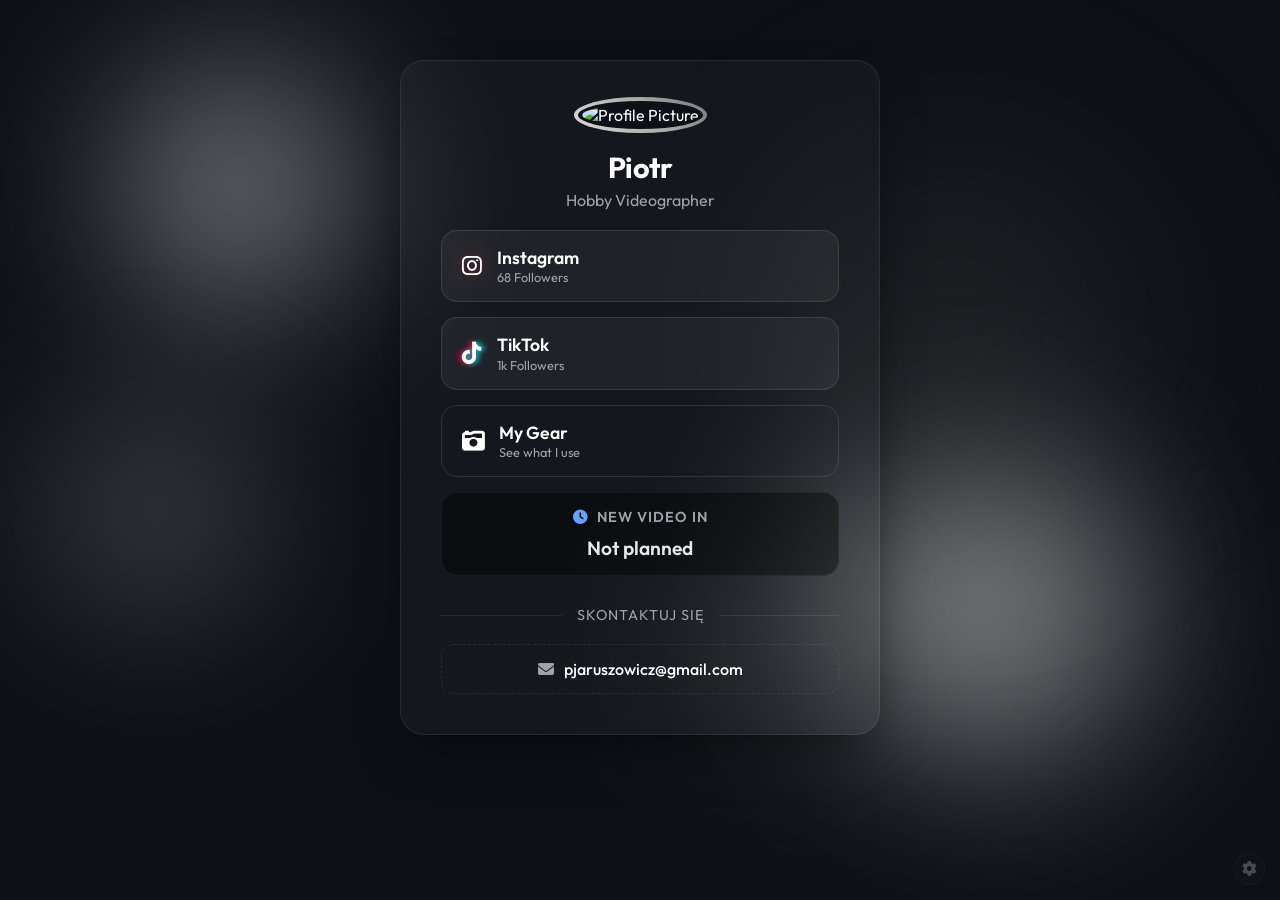
==== index.html @ 32e56884 "Add files via upload" ====
<!DOCTYPE html>
<html lang="en">

<head>
    <meta charset="UTF-8">
    <meta name="viewport" content="width=device-width, initial-scale=1.0">
    <title>My Profile Links</title>
    <!-- Google Fonts -->
    <link rel="preconnect" href="https://fonts.googleapis.com">
    <link rel="preconnect" href="https://fonts.gstatic.com" crossorigin>
    <link href="https://fonts.googleapis.com/css2?family=Outfit:wght@300;400;600;700&display=swap" rel="stylesheet">
    <!-- Font Awesome for Icons -->
    <link rel="stylesheet" href="https://cdnjs.cloudflare.com/ajax/libs/font-awesome/6.4.0/css/all.min.css">
    <link rel="stylesheet" href="style.css">
</head>

<body>
    <!-- Page Loader Animation -->
    <div class="page-loader">
        <img class="drone-loader" src="https://images.icon-icons.com/2596/PNG/512/drone_icon_155461.png"
            alt="Drone Loader">
    </div>
    <!-- Animated background elements -->
    <div class="blob shape1"></div>
    <div class="blob shape2"></div>
    <div class="blob shape3"></div>
    <div class="blob shape4"></div>
    <div class="blob shape5"></div>
    <div class="blob shape6"></div>

    <main class="glass-card">
        <div class="profile-container">
            <img src="https://cdn2.dumpor.io/a/7d5e9f79-8880-4da3-ac3b-7562b6bdd76b.jpg?t=1772920602"
                alt="Profile Picture" class="profile-pic">
        </div>

        <h1 class="name">Piotr</h1>
        <p class="bio">Hobby Videographer</p>

        <div class="links-container">
            <a href="https://instagram.com/jar_piotr" target="_blank" class="social-link instagram">
                <i class="fab fa-instagram"></i>
                <div class="link-text-wrapper">
                    <span>Instagram</span>
                    <span class="follower-count" id="ig-count">68 Followers</span>
                </div>
                <i class="fas fa-arrow-right hover-arrow"></i>
            </a>

            <a href="https://tiktok.com/@jar_piotr" target="_blank" class="social-link tiktok">
                <i class="fab fa-tiktok"></i>
                <div class="link-text-wrapper">
                    <span>TikTok</span>
                    <span class="follower-count">1k Followers</span>
                </div>
                <i class="fas fa-arrow-right hover-arrow"></i>
            </a>

            <!-- My Gear Button -->
            <button class="social-link gear-btn" onclick="toggleGearPopup()">
                <i class="fas fa-camera-retro"></i>
                <div class="link-text-wrapper">
                    <span>My Gear</span>
                    <span class="follower-count">See what I use</span>
                </div>
                <i class="fas fa-chevron-down hover-arrow"></i>
            </button>
        </div>


        <!-- Countdown Section -->
        <div class="countdown-card">
            <span class="countdown-title"><i class="fas fa-clock"></i> New Video In</span>
            <div class="countdown-display" id="countdown-display">
                <span class="not-planned">Not Planned</span>
            </div>
        </div>

        <div class="contact-divider">
            <span>Skontaktuj się</span>
        </div>

        <div class="contact-info">
            <a href="mailto:pjaruszowicz@gmail.com" class="contact-btn">
                <i class="fas fa-envelope"></i> pjaruszowicz@gmail.com
            </a>
        </div>
        </div>
    </main>

    <!-- My Gear Popup -->
    <div class="gear-popup" id="gearPopup">
        <div class="gear-content">
            <div class="gear-header">
                <h2>My Gear</h2>
                <button class="close-btn" onclick="toggleGearPopup()"><i class="fas fa-times"></i></button>
            </div>
            <ul class="gear-list">
                <li>
                    <img src="https://images.icon-icons.com/2596/PNG/512/drone_icon_155461.png"
                        style="width: 30px; margin-right: 15px; filter: brightness(0) invert(1);" alt="Drone Loader">
                    <div class="gear-details">
                        <span class="gear-name">DJI Mini 4 Pro</span>
                        <span class="gear-desc">Primary Drone</span>
                    </div>
                </li>
                <li>
                    <i class="fas fa-film"></i>
                    <div class="gear-details">
                        <span class="gear-name">DaVinci Resolve</span>
                        <span class="gear-desc">Video Editing Software</span>
                    </div>
                </li>
            </ul>
        </div>
    </div>

    <script>
        // Page Load Animation
        window.addEventListener('load', () => {
            setTimeout(() => {
                document.querySelector('.page-loader').classList.add('hidden');
                document.querySelector('.glass-card').style.opacity = '1';
                document.querySelector('.glass-card').style.transform = 'translateY(0)';
            }, 200); // 200ms quick delay
        });

        // Toggle Gear Popup
        function toggleGearPopup() {
            const popup = document.getElementById('gearPopup');
            popup.classList.toggle('active');
        }

        document.addEventListener('DOMContentLoaded', () => {
            const blobs = document.querySelectorAll('.blob');

            // Set initial mouse target strictly to center of the screen
            let targetX = document.documentElement.clientWidth / 2;
            let targetY = document.documentElement.clientHeight / 2;
            let currentX = targetX;
            let currentY = targetY;

            document.addEventListener('mousemove', (e) => {
                targetX = e.clientX;
                targetY = e.clientY;
            });

            function animate() {
                // Smoothly interpolate towards the mouse position
                currentX += (targetX - currentX) * 0.05;
                currentY += (targetY - currentY) * 0.05;

                const time = Date.now() * 0.001;
                const windowWidth = document.documentElement.clientWidth;
                const windowHeight = document.documentElement.clientHeight;

                blobs.forEach((blob, index) => {
                    const speed = (index + 1) * 0.03;
                    // Apply mouse translation plus a gentle autonomous drift
                    const x = (currentX - windowWidth / 2) * speed + Math.sin(time + index * 2) * 40;
                    const y = (currentY - windowHeight / 2) * speed + Math.cos(time + index * 2) * 40;

                    blob.style.transform = `translate(${x}px, ${y}px)`;
                });

                requestAnimationFrame(animate);
            }
            animate();

            // Attempt to fetch Instagram followers dynamically using Blastup via a proxy to bypass CORS
            async function fetchIGFollowers() {
                try {
                    // Using a public CORS proxy to access Blastup's internal follower count endpoint
                    const username = 'jar_piotr';
                    const proxyUrl = 'https://corsproxy.io/?';
                    const targetUrl = encodeURIComponent(`https://blastup.com/api/ig/user/${username}`);

                    const response = await fetch(proxyUrl + targetUrl);
                    if (response.ok) {
                        const data = await response.json();
                        if (data && data.followers) {
                            // Format number (e.g., 10500 -> 10.5k)
                            let count = data.followers;
                            let formattedCount = count > 1000 ? (count / 1000).toFixed(1) + 'k' : count;
                            document.getElementById('ig-count').textContent = `${formattedCount} Followers`;
                        }
                    }
                } catch (e) {
                    console.error('Failed to fetch follower count silently', e);
                    // Fallback to static text remains if fetch fails
                }
            }

            fetchIGFollowers();

            // Countdown Timer Logic
            function updateCountdown() {
                const savedDate = localStorage.getItem('nextVideoDate');
                const display = document.getElementById('countdown-display');

                if (!savedDate) {
                    display.innerHTML = '<span class="not-planned">Not planned</span>';
                    return;
                }

                const targetTime = new Date(savedDate).getTime();
                const now = new Date().getTime();
                const difference = targetTime - now;

                if (difference <= 0) {
                    display.innerHTML = '<span class="not-planned" style="color: var(--accent);">It\'s here! Go check my TikTok!</span>';
                    return;
                }

                const days = Math.floor(difference / (1000 * 60 * 60 * 24));
                const hours = Math.floor((difference % (1000 * 60 * 60 * 24)) / (1000 * 60 * 60));
                const minutes = Math.floor((difference % (1000 * 60 * 60)) / (1000 * 60));
                const seconds = Math.floor((difference % (1000 * 60)) / 1000);

                let timeStr = '';
                if (days > 0) timeStr += `<div class="time-block"><span>${days}</span><label>Days</label></div>`;
                timeStr += `<div class="time-block"><span>${hours.toString().padStart(2, '0')}</span><label>Hrs</label></div>`;
                timeStr += `<div class="time-block"><span>${minutes.toString().padStart(2, '0')}</span><label>Min</label></div>`;
                timeStr += `<div class="time-block"><span>${seconds.toString().padStart(2, '0')}</span><label>Sec</label></div>`;

                display.innerHTML = `<div class="time-grid">${timeStr}</div>`;
            }

            setInterval(updateCountdown, 1000);
            updateCountdown(); // Initial call
        });
    </script>

    <!-- Small Admin Button -->
    <a href="admin.html" class="admin-button" title="Admin Panel">
        <i class="fas fa-cog"></i>
    </a>
</body>

</html>
---- style.css ----
:root {
    --bg-color: #0d1117;
    --card-bg: rgba(255, 255, 255, 0.03);
    --card-border: rgba(255, 255, 255, 0.08);
    --text-primary: #ffffff;
    --text-secondary: #a1a1aa;
    --accent: #60a5fa;
    --instagram-grad: linear-gradient(45deg, #f09433 0%, #e6683c 25%, #dc2743 50%, #cc2366 75%, #bc1888 100%);
    --tiktok-color: #000000;
}

* {
    margin: 0;
    padding: 0;
    box-sizing: border-box;
    font-family: 'Outfit', sans-serif;
}

body {
    min-height: 100vh;
    width: 100vw;
    background-color: var(--bg-color);
    color: var(--text-primary);
    display: flex;
    flex-direction: column;
    align-items: center;
    justify-content: flex-start;
    overflow-x: hidden;
    position: relative;
    padding: 60px 15px;
}

/* Animated Background Blobs */
.blob {
    position: absolute;
    filter: blur(80px);
    z-index: -1;
    opacity: 0.6;
    transition: width 0.3s, height 0.3s;
}

.shape1 {
    width: 400px;
    height: 400px;
    background: radial-gradient(circle, #ffffff, transparent 60%);
    top: 0;
    left: 0;
}

.shape2 {
    width: 500px;
    height: 500px;
    background: radial-gradient(circle, #aaaaaa, transparent 60%);
    bottom: 0;
    right: 0;
    animation-delay: -5s;
}

.shape3 {
    width: 300px;
    height: 300px;
    background: radial-gradient(circle, #555555, transparent 60%);
    top: 50%;
    left: 50%;
    transform: translate(-50%, -50%);
    animation-delay: -10s;
}

.shape4 {
    width: 450px;
    height: 450px;
    background: radial-gradient(circle, #cccccc, transparent 60%);
    top: 40%;
    right: 10%;
    animation-delay: -15s;
}

.shape5 {
    width: 350px;
    height: 350px;
    background: radial-gradient(circle, #888888, transparent 60%);
    bottom: 20%;
    left: 0;
    animation-delay: -7s;
}

.shape6 {
    width: 600px;
    height: 600px;
    background: radial-gradient(circle, #333333, transparent 60%);
    top: 0;
    right: 0;
    animation-delay: -3s;
}



/* Glassmorphism Card */
.glass-card {
    background: var(--card-bg);
    backdrop-filter: blur(20px);
    -webkit-backdrop-filter: blur(20px);
    border: 1px solid var(--card-border);
    border-radius: 24px;
    padding: 40px;
    width: 90%;
    max-width: 480px;
    /* Focus purely on a clean vertical layout */
    box-shadow: 0 25px 50px -12px rgba(0, 0, 0, 0.5);
    display: flex;
    flex-direction: column;
    align-items: center;
    opacity: 0;
    transform: translateY(30px);
    transition: transform 0.8s cubic-bezier(0.16, 1, 0.3, 1), opacity 0.8s ease, box-shadow 0.3s ease;
}

.glass-card:hover {
    transform: translateY(-5px);
    box-shadow: 0 30px 60px -12px rgba(0, 0, 0, 0.6);
}

/* Profile Section */
.profile-container {
    margin-bottom: 20px;
    position: relative;
}

.profile-container::before {
    content: '';
    position: absolute;
    inset: -4px;
    border-radius: 50%;
    background: linear-gradient(45deg, #ffffff, #aaaaaa, #333333, #ffffff);
    background-size: 300% 300%;
    z-index: -1;
    animation: pulseGlow 4s ease infinite;
}

@keyframes pulseGlow {
    0% {
        background-position: 0% 50%;
        transform: scale(1);
    }

    50% {
        background-position: 100% 50%;
        transform: scale(1.05);
    }

    100% {
        background-position: 0% 50%;
        transform: scale(1);
    }
}

.profile-pic {
    width: 120px;
    height: 120px;
    border-radius: 50%;
    object-fit: cover;
    border: 4px solid var(--bg-color);
    background-color: var(--bg-color);
}

.name {
    font-size: 1.8rem;
    font-weight: 700;
    margin-bottom: 5px;
    letter-spacing: -0.5px;
}

.bio {
    color: var(--text-secondary);
    font-size: 1rem;
    margin-bottom: 20px;
    text-align: center;
}

/* Countdown Section */
.countdown-card {
    background: rgba(0, 0, 0, 0.4);
    border: 1px solid rgba(255, 255, 255, 0.05);
    border-radius: 16px;
    padding: 15px 20px;
    margin-top: 15px;
    width: 100%;
    text-align: center;
}

.countdown-title {
    display: block;
    font-size: 0.9rem;
    color: var(--text-secondary);
    margin-bottom: 10px;
    font-weight: 600;
    text-transform: uppercase;
    letter-spacing: 1px;
}

.countdown-title i {
    margin-right: 5px;
    color: var(--accent);
}

.not-planned {
    font-size: 1.2rem;
    font-weight: 600;
    color: #ffffff;
    opacity: 0.9;
}

.time-grid {
    display: flex;
    justify-content: center;
    gap: 15px;
}

.time-block {
    display: flex;
    flex-direction: column;
    align-items: center;
    background: rgba(255, 255, 255, 0.05);
    padding: 10px 15px;
    border-radius: 10px;
    min-width: 60px;
    border: 1px solid rgba(255, 255, 255, 0.05);
}

.time-block span {
    font-size: 1.5rem;
    font-weight: 700;
    line-height: 1;
    color: #ffffff;
}

.time-block label {
    font-size: 0.7rem;
    color: var(--text-secondary);
    margin-top: 5px;
    text-transform: uppercase;
    letter-spacing: 1px;
}

/* Social Links */
.links-container {
    width: 100%;
    display: flex;
    flex-direction: column;
    gap: 15px;
}

.social-link {
    display: flex;
    align-items: center;
    padding: 16px 20px;
    border-radius: 16px;
    text-decoration: none;
    color: var(--text-primary);
    background: rgba(255, 255, 255, 0.05);
    border: 1px solid rgba(255, 255, 255, 0.1);
    transition: all 0.3s cubic-bezier(0.25, 0.8, 0.25, 1);
    position: relative;
    overflow: hidden;
}

.social-link::before {
    content: '';
    position: absolute;
    top: 0;
    left: 0;
    width: 100%;
    height: 100%;
    background: rgba(255, 255, 255, 0.1);
    transform: translateX(-100%);
    transition: transform 0.5s ease;
    z-index: 0;
}

.social-link:hover::before {
    transform: translateX(0);
}

.social-link i:first-child {
    font-size: 1.4rem;
    margin-right: 15px;
    z-index: 1;
}

.link-text-wrapper {
    display: flex;
    flex-direction: column;
    flex-grow: 1;
    z-index: 1;
}

.social-link span {
    font-weight: 600;
    font-size: 1.1rem;
    line-height: 1.2;
}

.follower-count {
    font-size: 0.8rem !important;
    font-weight: 400 !important;
    color: var(--text-secondary);
    margin-top: 2px;
}

.social-link:hover .follower-count {
    color: rgba(255, 255, 255, 0.8);
}

.hover-arrow {
    opacity: 0;
    transform: translateX(-10px);
    transition: all 0.3s ease;
    z-index: 1;
}

.social-link:hover .hover-arrow {
    opacity: 1;
    transform: translateX(0);
}

.instagram::before {
    background: linear-gradient(90deg, transparent, rgba(220, 39, 67, 0.25));
}

.instagram:hover {
    border-color: #e6683c;
    box-shadow: 0 0 25px rgba(220, 39, 67, 0.5), inset 0 0 15px rgba(220, 39, 67, 0.2);
    transform: scale(1.03) translateY(-2px);
}

.instagram i:first-child {
    color: #ffffff;
    font-size: 1.4rem;
    filter: drop-shadow(0 0 10px rgba(220, 39, 67, 0.6));
}

.instagram:hover .hover-arrow {
    color: #e6683c;
    text-shadow: 0 0 10px rgba(220, 39, 67, 0.8);
}

.tiktok::before {
    background: linear-gradient(90deg, transparent, rgba(0, 242, 254, 0.25));
}

.tiktok:hover {
    border-color: #00f2fe;
    box-shadow: 0 0 25px rgba(0, 242, 254, 0.4), 0 0 25px rgba(254, 0, 79, 0.4), inset 0 0 15px rgba(0, 242, 254, 0.2);
    transform: scale(1.03) translateY(-2px);
}

.tiktok i:first-child {
    color: #fff;
    text-shadow: 3px 0px 5px rgba(0, 242, 254, 0.8), -3px 0px 5px rgba(254, 0, 79, 0.8);
}

.tiktok:hover .hover-arrow {
    color: #00f2fe;
    text-shadow: 0 0 10px rgba(0, 242, 254, 0.8);
}

/* Contact Section */
.contact-divider {
    width: 100%;
    margin: 30px 0 20px;
    display: flex;
    align-items: center;
    color: var(--text-secondary);
    font-size: 0.9rem;
    text-transform: uppercase;
    letter-spacing: 1px;
}

.contact-divider::before,
.contact-divider::after {
    content: '';
    flex: 1;
    height: 1px;
    background: var(--card-border);
}

.contact-divider span {
    padding: 0 15px;
}

.contact-info {
    width: 100%;
}

.contact-btn {
    display: flex;
    justify-content: center;
    align-items: center;
    width: 100%;
    padding: 14px;
    border-radius: 12px;
    background: transparent;
    color: var(--text-primary);
    text-decoration: none;
    font-weight: 500;
    border: 1px dashed var(--card-border);
    transition: all 0.3s ease;
    position: relative;
    overflow: hidden;
}

.contact-btn::before {
    content: '';
    position: absolute;
    top: 0;
    left: 0;
    width: 100%;
    height: 100%;
    background: rgba(255, 255, 255, 0.1);
    transform: translateX(-100%);
    transition: transform 0.5s ease;
    z-index: 0;
}

.contact-btn i,
.contact-btn {
    z-index: 1;
}

.contact-btn i {
    margin-right: 10px;
    color: var(--text-secondary);
    transition: color 0.3s ease, text-shadow 0.3s ease;
}

.contact-btn:hover {
    background: rgba(255, 255, 255, 0.05);
    border-color: #ffffff;
    box-shadow: 0 0 15px rgba(255, 255, 255, 0.2), inset 0 0 10px rgba(255, 255, 255, 0.1);
    text-shadow: 0 0 8px rgba(255, 255, 255, 0.5);
    transform: scale(1.02);
}

.contact-btn:hover::before {
    transform: translateX(0);
}

.contact-btn:hover i {
    color: #ffffff;
    text-shadow: 0 0 8px rgba(255, 255, 255, 0.5);
}

/* Page Loader Animation */
.page-loader {
    position: fixed;
    top: 0;
    left: 0;
    width: 100vw;
    height: 100vh;
    background-color: var(--bg-color);
    display: flex;
    justify-content: center;
    align-items: center;
    z-index: 9999;
    transition: opacity 0.5s ease, visibility 0.5s ease;
}

.page-loader.hidden {
    opacity: 0;
    visibility: hidden;
}

.drone-loader {
    width: 60px;
    height: 60px;
    color: #ffffff;
    filter: brightness(0) invert(1) drop-shadow(0 0 10px rgba(255, 255, 255, 0.5));
    animation: drone-fly 1.5s ease-in-out infinite alternate;
}

@keyframes drone-fly {
    0% {
        transform: translateY(10px) rotate(-5deg);
        filter: drop-shadow(0 5px 5px rgba(255, 255, 255, 0.2));
    }

    100% {
        transform: translateY(-10px) rotate(5deg);
        filter: drop-shadow(0 15px 10px rgba(255, 255, 255, 0.6));
    }
}

/* Custom Button Styling: My Gear */
.gear-btn {
    background: transparent;
    border: 1px solid rgba(255, 255, 255, 0.1);
    cursor: pointer;
    text-align: left;
}

.gear-btn:hover {
    border-color: #a1a1aa;
    background: rgba(255, 255, 255, 0.08);
    transform: scale(1.02);
}

.gear-btn i:first-child {
    color: #ffffff;
}

.gear-btn:hover .hover-arrow {
    transform: translateY(3px);
    /* Down arrow animation */
}



/* Gear Popup Overlay */
.gear-popup {
    position: fixed;
    top: 0;
    left: 0;
    width: 100vw;
    height: 100vh;
    background: rgba(0, 0, 0, 0.6);
    backdrop-filter: blur(5px);
    z-index: 1000;
    display: flex;
    justify-content: center;
    align-items: center;
    opacity: 0;
    visibility: hidden;
    transition: all 0.3s ease;
}

.gear-popup.active {
    opacity: 1;
    visibility: visible;
}

.gear-content {
    background: #161b22;
    border: 1px solid rgba(255, 255, 255, 0.1);
    border-radius: 20px;
    width: 90%;
    max-width: 400px;
    padding: 30px;
    transform: translateY(50px) scale(0.9);
    transition: all 0.4s cubic-bezier(0.16, 1, 0.3, 1);
    box-shadow: 0 25px 50px rgba(0, 0, 0, 1);
}

.gear-popup.active .gear-content {
    transform: translateY(0) scale(1);
}

.gear-header {
    display: flex;
    justify-content: space-between;
    align-items: center;
    margin-bottom: 25px;
    border-bottom: 1px solid rgba(255, 255, 255, 0.1);
    padding-bottom: 15px;
}

.gear-header h2 {
    font-size: 1.4rem;
    font-weight: 600;
}

.close-btn {
    background: transparent;
    border: none;
    color: var(--text-secondary);
    font-size: 1.2rem;
    cursor: pointer;
    transition: color 0.2s;
}

.close-btn:hover {
    color: #ffffff;
}

.gear-list {
    list-style: none;
    display: flex;
    flex-direction: column;
    gap: 15px;
}

.gear-list li {
    display: flex;
    align-items: center;
    background: rgba(255, 255, 255, 0.03);
    padding: 15px;
    border-radius: 12px;
    border: 1px solid rgba(255, 255, 255, 0.05);
}

.gear-list li i {
    font-size: 1.5rem;
    color: #ffffff;
    margin-right: 15px;
    width: 30px;
    text-align: center;
}



.gear-details {
    display: flex;
    flex-direction: column;
}

.gear-name {
    font-weight: 600;
    font-size: 1.1rem;
    color: #ffffff;
}

.gear-desc {
    font-size: 0.85rem;
    color: var(--text-secondary);
    margin-top: 2px;
}

/* Base Responsive Mobile Adjustments */
@media (max-width: 480px) {
    .glass-card {
        padding: 30px 20px;
    }

    .profile-pic {
        width: 100px;
        height: 100px;
    }

    .name {
        font-size: 1.6rem;
    }

    .social-link {
        padding: 14px 16px;
    }

    body {
        padding: 40px 15px;
    }
}

/* Small Admin Button */
.admin-button {
    position: fixed;
    bottom: 15px;
    right: 15px;
    width: 32px;
    height: 32px;
    background: var(--card-bg);
    border: 1px solid var(--card-border);
    border-radius: 50%;
    display: flex;
    justify-content: center;
    align-items: center;
    color: var(--text-secondary);
    font-size: 0.9rem;
    text-decoration: none;
    transition: all 0.3s ease;
    z-index: 100;
    opacity: 0.4;
    backdrop-filter: blur(5px);
    -webkit-backdrop-filter: blur(5px);
}

.admin-button:hover {
    opacity: 1;
    background: rgba(255, 255, 255, 0.1);
    color: var(--text-primary);
    transform: scale(1.1) rotate(90deg);
}
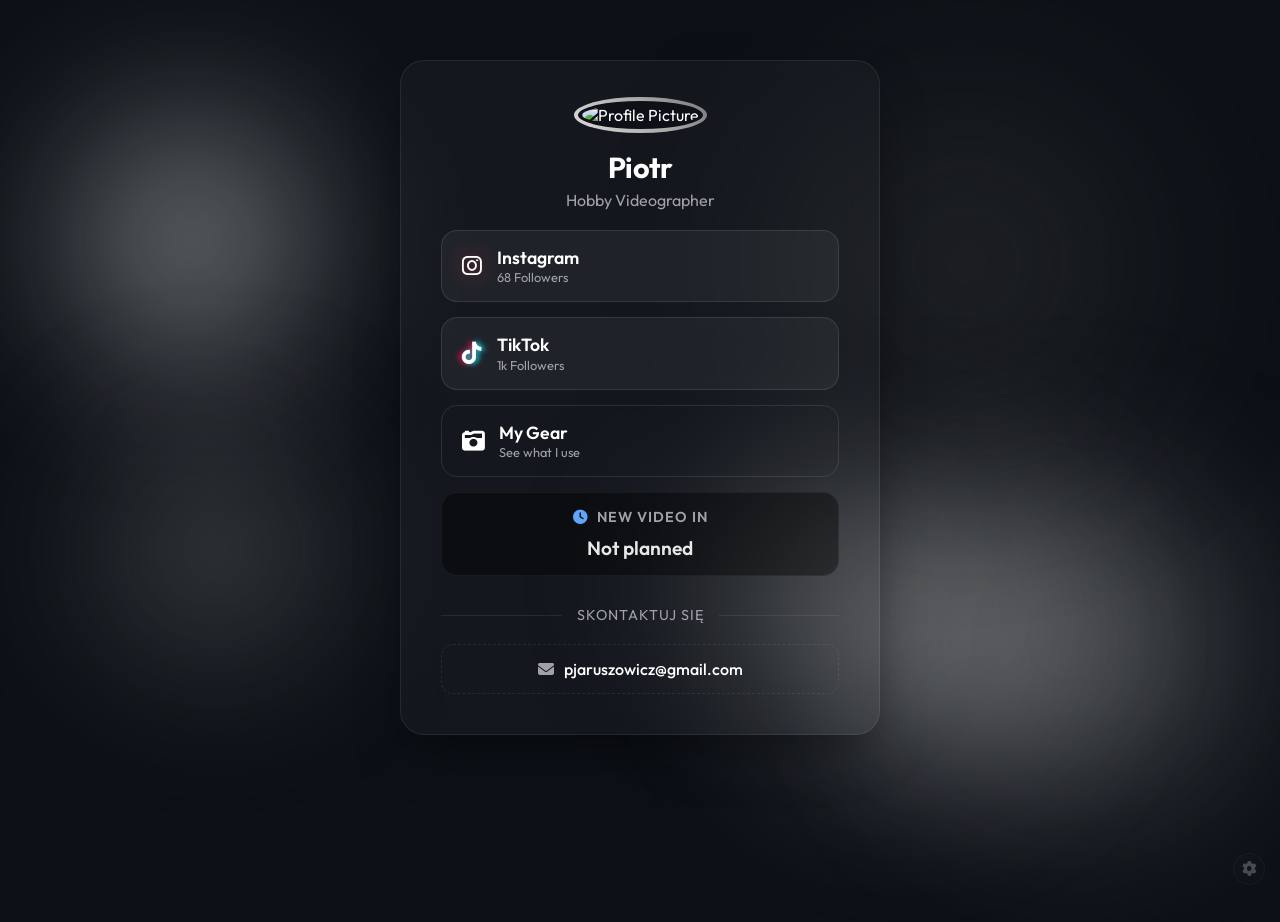
==== commit 7ad9863e: "Add files via upload" ====
--- a/index.html
+++ b/index.html
@@ -145,22 +145,30 @@
                 targetY = e.clientY;
             });
 
+            let windowWidth = window.innerWidth;
+            let windowHeight = window.innerHeight;
+
+            window.addEventListener('resize', () => {
+                windowWidth = window.innerWidth;
+                windowHeight = window.innerHeight;
+            });
+
             function animate() {
                 // Smoothly interpolate towards the mouse position
                 currentX += (targetX - currentX) * 0.05;
                 currentY += (targetY - currentY) * 0.05;
 
                 const time = Date.now() * 0.001;
-                const windowWidth = document.documentElement.clientWidth;
-                const windowHeight = document.documentElement.clientHeight;
+                const centerX = windowWidth / 2;
+                const centerY = windowHeight / 2;
 
                 blobs.forEach((blob, index) => {
                     const speed = (index + 1) * 0.03;
                     // Apply mouse translation plus a gentle autonomous drift
-                    const x = (currentX - windowWidth / 2) * speed + Math.sin(time + index * 2) * 40;
-                    const y = (currentY - windowHeight / 2) * speed + Math.cos(time + index * 2) * 40;
-
-                    blob.style.transform = `translate(${x}px, ${y}px)`;
+                    const x = (currentX - centerX) * speed + Math.sin(time + index * 2) * 40;
+                    const y = (currentY - centerY) * speed + Math.cos(time + index * 2) * 40;
+
+                    blob.style.transform = `translate3d(${x}px, ${y}px, 0)`;
                 });
 
                 requestAnimationFrame(animate);
--- a/style.css
+++ b/style.css
@@ -18,6 +18,8 @@
 
 body {
     min-height: 100vh;
+    height: 100vh;
+    height: 100dvh;
     width: 100vw;
     background-color: var(--bg-color);
     color: var(--text-primary);
@@ -25,7 +27,7 @@
     flex-direction: column;
     align-items: center;
     justify-content: flex-start;
-    overflow-x: hidden;
+    overflow: hidden;
     position: relative;
     padding: 60px 15px;
 }
@@ -37,6 +39,8 @@
     z-index: -1;
     opacity: 0.6;
     transition: width 0.3s, height 0.3s;
+    will-change: transform;
+    pointer-events: none;
 }
 
 .shape1 {
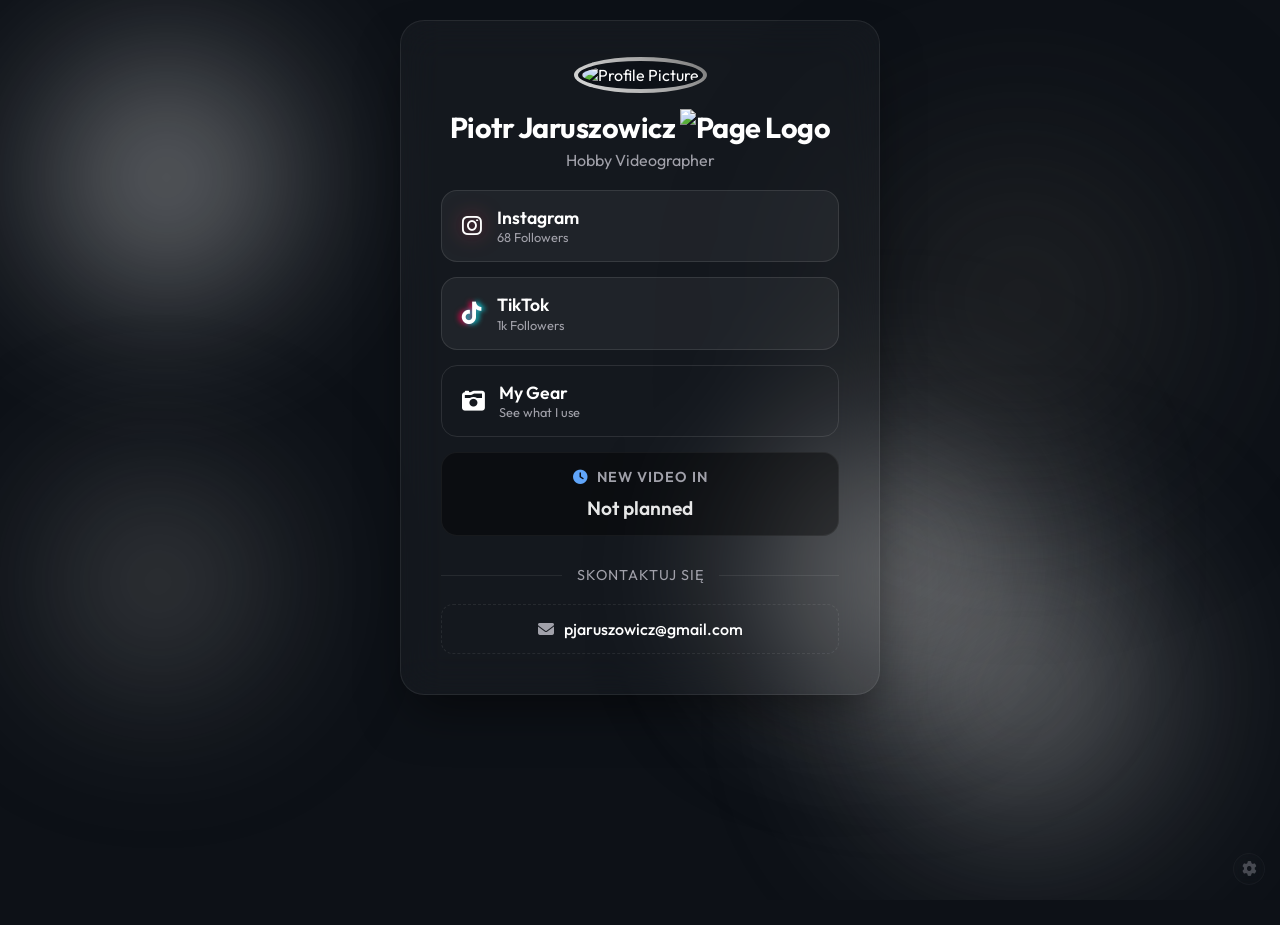
==== commit 1c6dd360: "Add favicon and update profile name with logo" ====
--- a/index.html
+++ b/index.html
@@ -12,6 +12,8 @@
     <!-- Font Awesome for Icons -->
     <link rel="stylesheet" href="https://cdnjs.cloudflare.com/ajax/libs/font-awesome/6.4.0/css/all.min.css">
     <link rel="stylesheet" href="style.css">
+    <!-- Favicon -->
+    <link rel="icon" type="image/png" href="https://cdn.discordapp.com/attachments/1100373876015370310/1480202780403826698/logo.png?ex=69aed1c3&is=69ad8043&hm=7bbfee3b5b4ef58924694db00dbf4226a88847a8459b27202675be2dd83bccc7&">
 </head>
 
 <body>
@@ -33,8 +35,9 @@
             <img src="https://cdn2.dumpor.io/a/7d5e9f79-8880-4da3-ac3b-7562b6bdd76b.jpg?t=1772920602"
                 alt="Profile Picture" class="profile-pic">
         </div>
-
-        <h1 class="name">Piotr</h1>
+        <h1 class="name">Piotr Jaruszowicz <img
+                src="https://cdn.discordapp.com/attachments/1100373876015370310/1480202780403826698/logo.png?ex=69aed1c3&is=69ad8043&hm=7bbfee3b5b4ef58924694db00dbf4226a88847a8459b27202675be2dd83bccc7&"
+                alt="Page Logo" class="name-logo"></h1>
         <p class="bio">Hobby Videographer</p>
 
         <div class="links-container">
@@ -234,7 +237,8 @@
                 display.innerHTML = `<div class="time-grid">${timeStr}</div>`;
             }
 
-            setInterval(updateCountdown, 1000);
+            setInterval(updateCountdown, 1000);    
+            
             updateCountdown(); // Initial call
         });
     </script>
@@ -245,4 +249,4 @@
     </a>
 </body>
 
-</html>+</html>
--- a/style.css
+++ b/style.css
@@ -9,11 +9,23 @@
     --tiktok-color: #000000;
 }
 
+html,
+body {
+    height: 100%;
+    margin: 0;
+    padding: 0;
+    overflow: hidden;
+    overflow-y: auto;
+    touch-action: none;
+    /* Disable all gesture scrolling */
+}
+
 * {
     margin: 0;
     padding: 0;
     box-sizing: border-box;
     font-family: 'Outfit', sans-serif;
+    -webkit-tap-highlight-color: transparent;
 }
 
 body {
@@ -28,8 +40,10 @@
     align-items: center;
     justify-content: flex-start;
     overflow: hidden;
+    overflow-y: auto;
     position: relative;
-    padding: 60px 15px;
+    padding: 20px 15px;
+    /* Reduced padding for mobile */
 }
 
 /* Animated Background Blobs */
@@ -217,7 +231,8 @@
 .time-grid {
     display: flex;
     justify-content: center;
-    gap: 15px;
+    gap: 10px;
+    /* Reduced gap for mobile */
 }
 
 .time-block {
@@ -225,9 +240,11 @@
     flex-direction: column;
     align-items: center;
     background: rgba(255, 255, 255, 0.05);
-    padding: 10px 15px;
+    padding: 8px 10px;
+    /* Reduced padding */
     border-radius: 10px;
-    min-width: 60px;
+    min-width: 50px;
+    /* Reduced min-width */
     border: 1px solid rgba(255, 255, 255, 0.05);
 }
 
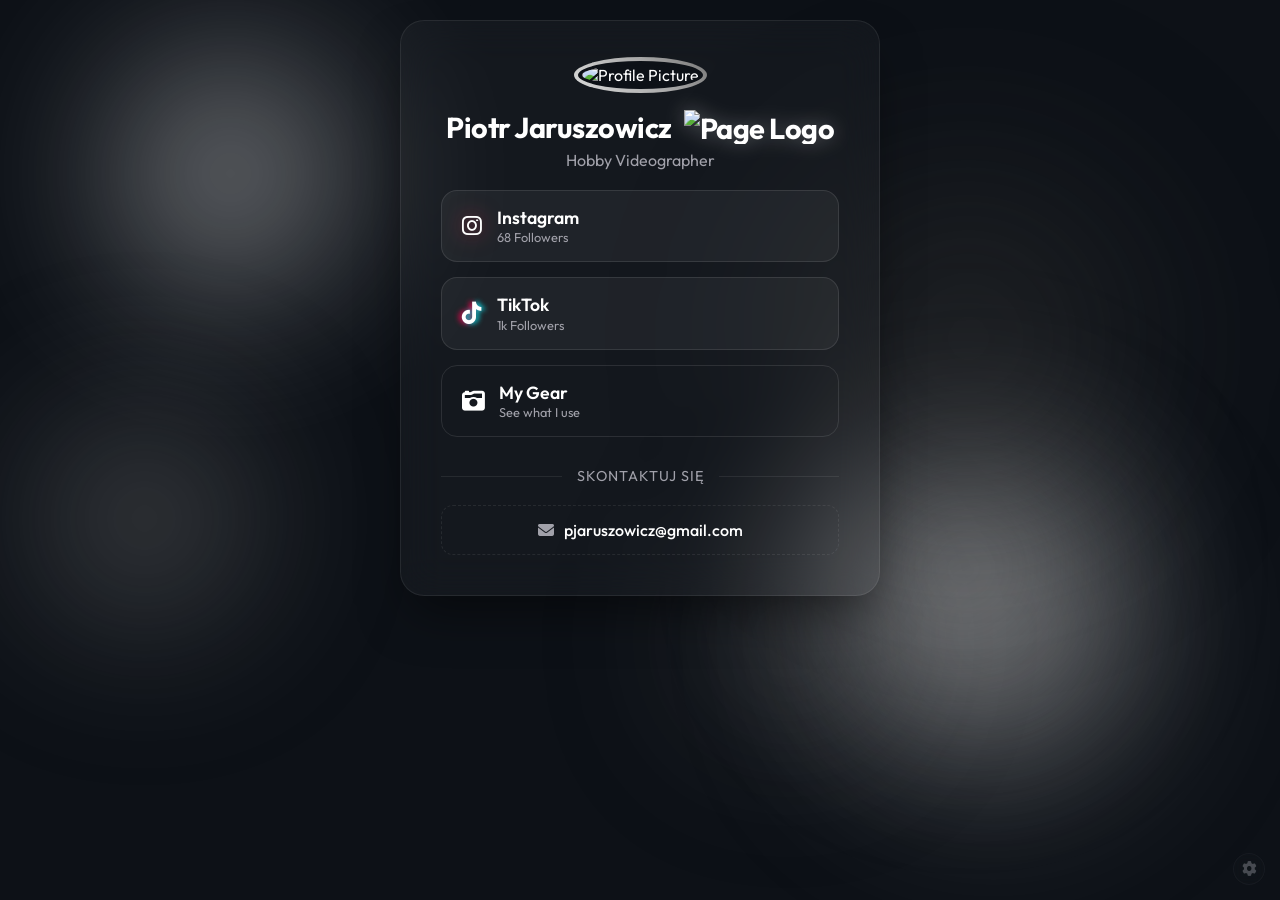
==== commit 18b72326: "Integrate Google Analytics into index.html Added Google Analytics tracking script to the HTML." ====
--- a/index.html
+++ b/index.html
@@ -14,6 +14,15 @@
     <link rel="stylesheet" href="style.css">
     <!-- Favicon -->
     <link rel="icon" type="image/png" href="https://cdn.discordapp.com/attachments/1100373876015370310/1480202780403826698/logo.png?ex=69aed1c3&is=69ad8043&hm=7bbfee3b5b4ef58924694db00dbf4226a88847a8459b27202675be2dd83bccc7&">
+    <!--Google analitics-->
+<script async src="https://www.googletagmanager.com/gtag/js?id=G-9CDKPHTSSJ"></script>
+<script>
+  window.dataLayer = window.dataLayer || [];
+  function gtag(){dataLayer.push(arguments);}
+  gtag('js', new Date());
+
+  gtag('config', 'G-9CDKPHTSSJ');
+</script>
 </head>
 
 <body>
--- a/style.css
+++ b/style.css
@@ -14,8 +14,8 @@
     height: 100%;
     margin: 0;
     padding: 0;
-    overflow: hidden;
-    overflow-y: auto;
+    overflow-x: hidden;
+    overflow-y: scroll;
     touch-action: none;
     /* Disable all gesture scrolling */
 }
@@ -39,8 +39,8 @@
     flex-direction: column;
     align-items: center;
     justify-content: flex-start;
-    overflow: hidden;
-    overflow-y: auto;
+    overflow-x: hidden;
+    overflow-y: scroll;
     position: relative;
     padding: 20px 15px;
     /* Reduced padding for mobile */
@@ -138,6 +138,28 @@
     box-shadow: 0 30px 60px -12px rgba(0, 0, 0, 0.6);
 }
 
+/* Inline Name Logo */
+.name {
+    display: flex;
+    align-items: center;
+    gap: 12px;
+    font-size: 1.8rem;
+    font-weight: 700;
+    margin-bottom: 5px;
+    letter-spacing: -0.5px;
+}
+
+.name-logo {
+    height: 34px;
+    width: auto;
+    filter: drop-shadow(0 0 10px rgba(255, 255, 255, 0.3));
+    transition: transform 0.3s ease;
+}
+
+.name-logo:hover {
+    transform: scale(1.1) rotate(10deg);
+}
+
 /* Profile Section */
 .profile-container {
     margin-bottom: 20px;
@@ -181,12 +203,7 @@
     background-color: var(--bg-color);
 }
 
-.name {
-    font-size: 1.8rem;
-    font-weight: 700;
-    margin-bottom: 5px;
-    letter-spacing: -0.5px;
-}
+/* bio style remains */
 
 .bio {
     color: var(--text-secondary);
@@ -197,6 +214,7 @@
 
 /* Countdown Section */
 .countdown-card {
+    display: none;
     background: rgba(0, 0, 0, 0.4);
     border: 1px solid rgba(255, 255, 255, 0.05);
     border-radius: 16px;
@@ -697,4 +715,4 @@
     background: rgba(255, 255, 255, 0.1);
     color: var(--text-primary);
     transform: scale(1.1) rotate(90deg);
-}+}
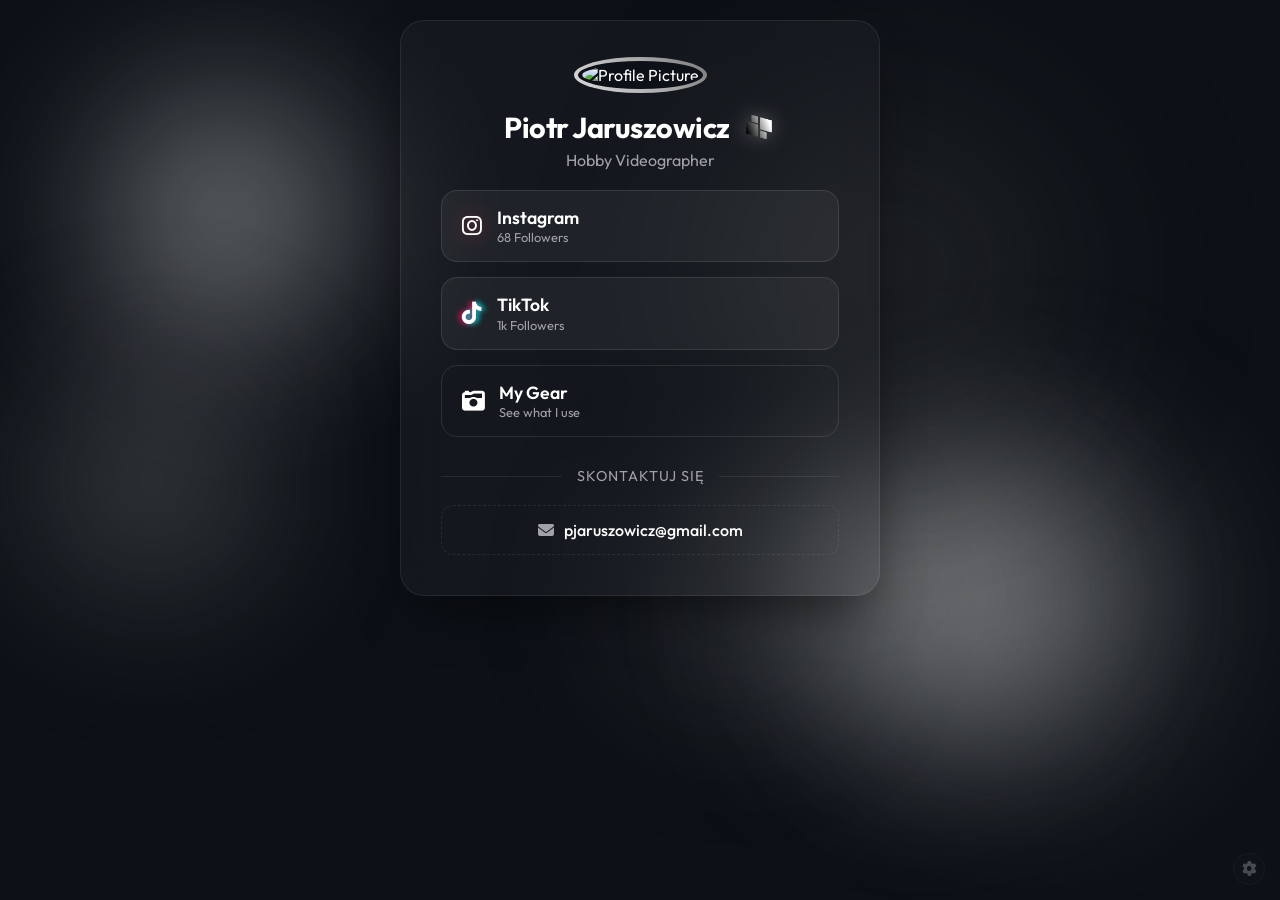
==== commit fe6912b5: "Add files via upload" ====
--- a/index.html
+++ b/index.html
@@ -13,16 +13,7 @@
     <link rel="stylesheet" href="https://cdnjs.cloudflare.com/ajax/libs/font-awesome/6.4.0/css/all.min.css">
     <link rel="stylesheet" href="style.css">
     <!-- Favicon -->
-    <link rel="icon" type="image/png" href="https://cdn.discordapp.com/attachments/1100373876015370310/1480202780403826698/logo.png?ex=69aed1c3&is=69ad8043&hm=7bbfee3b5b4ef58924694db00dbf4226a88847a8459b27202675be2dd83bccc7&">
-    <!--Google analitics-->
-<script async src="https://www.googletagmanager.com/gtag/js?id=G-9CDKPHTSSJ"></script>
-<script>
-  window.dataLayer = window.dataLayer || [];
-  function gtag(){dataLayer.push(arguments);}
-  gtag('js', new Date());
-
-  gtag('config', 'G-9CDKPHTSSJ');
-</script>
+    <link rel="icon" type="image/png" href="logo.png">
 </head>
 
 <body>
@@ -44,48 +35,11 @@
             <img src="https://cdn2.dumpor.io/a/7d5e9f79-8880-4da3-ac3b-7562b6bdd76b.jpg?t=1772920602"
                 alt="Profile Picture" class="profile-pic">
         </div>
-        <h1 class="name">Piotr Jaruszowicz <img
-                src="https://cdn.discordapp.com/attachments/1100373876015370310/1480202780403826698/logo.png?ex=69aed1c3&is=69ad8043&hm=7bbfee3b5b4ef58924694db00dbf4226a88847a8459b27202675be2dd83bccc7&"
-                alt="Page Logo" class="name-logo"></h1>
+        <h1 class="name">Piotr Jaruszowicz <img src="logo.png" alt="Page Logo" class="name-logo"></h1>
         <p class="bio">Hobby Videographer</p>
 
-        <div class="links-container">
-            <a href="https://instagram.com/jar_piotr" target="_blank" class="social-link instagram">
-                <i class="fab fa-instagram"></i>
-                <div class="link-text-wrapper">
-                    <span>Instagram</span>
-                    <span class="follower-count" id="ig-count">68 Followers</span>
-                </div>
-                <i class="fas fa-arrow-right hover-arrow"></i>
-            </a>
-
-            <a href="https://tiktok.com/@jar_piotr" target="_blank" class="social-link tiktok">
-                <i class="fab fa-tiktok"></i>
-                <div class="link-text-wrapper">
-                    <span>TikTok</span>
-                    <span class="follower-count">1k Followers</span>
-                </div>
-                <i class="fas fa-arrow-right hover-arrow"></i>
-            </a>
-
-            <!-- My Gear Button -->
-            <button class="social-link gear-btn" onclick="toggleGearPopup()">
-                <i class="fas fa-camera-retro"></i>
-                <div class="link-text-wrapper">
-                    <span>My Gear</span>
-                    <span class="follower-count">See what I use</span>
-                </div>
-                <i class="fas fa-chevron-down hover-arrow"></i>
-            </button>
-        </div>
-
-
-        <!-- Countdown Section -->
-        <div class="countdown-card">
-            <span class="countdown-title"><i class="fas fa-clock"></i> New Video In</span>
-            <div class="countdown-display" id="countdown-display">
-                <span class="not-planned">Not Planned</span>
-            </div>
+        <div class="links-container" id="links-container">
+            <!-- Links will be injected here -->
         </div>
 
         <div class="contact-divider">
@@ -134,7 +88,7 @@
                 document.querySelector('.page-loader').classList.add('hidden');
                 document.querySelector('.glass-card').style.opacity = '1';
                 document.querySelector('.glass-card').style.transform = 'translateY(0)';
-            }, 200); // 200ms quick delay
+            }, 200);
         });
 
         // Toggle Gear Popup
@@ -145,10 +99,8 @@
 
         document.addEventListener('DOMContentLoaded', () => {
             const blobs = document.querySelectorAll('.blob');
-
-            // Set initial mouse target strictly to center of the screen
-            let targetX = document.documentElement.clientWidth / 2;
-            let targetY = document.documentElement.clientHeight / 2;
+            let targetX = window.innerWidth / 2;
+            let targetY = window.innerHeight / 2;
             let currentX = targetX;
             let currentY = targetY;
 
@@ -157,99 +109,91 @@
                 targetY = e.clientY;
             });
 
-            let windowWidth = window.innerWidth;
-            let windowHeight = window.innerHeight;
-
-            window.addEventListener('resize', () => {
-                windowWidth = window.innerWidth;
-                windowHeight = window.innerHeight;
-            });
-
             function animate() {
-                // Smoothly interpolate towards the mouse position
                 currentX += (targetX - currentX) * 0.05;
                 currentY += (targetY - currentY) * 0.05;
-
                 const time = Date.now() * 0.001;
-                const centerX = windowWidth / 2;
-                const centerY = windowHeight / 2;
+                const centerX = window.innerWidth / 2;
+                const centerY = window.innerHeight / 2;
 
                 blobs.forEach((blob, index) => {
                     const speed = (index + 1) * 0.03;
-                    // Apply mouse translation plus a gentle autonomous drift
                     const x = (currentX - centerX) * speed + Math.sin(time + index * 2) * 40;
                     const y = (currentY - centerY) * speed + Math.cos(time + index * 2) * 40;
-
                     blob.style.transform = `translate3d(${x}px, ${y}px, 0)`;
                 });
-
                 requestAnimationFrame(animate);
             }
             animate();
 
-            // Attempt to fetch Instagram followers dynamically using Blastup via a proxy to bypass CORS
-            async function fetchIGFollowers() {
-                try {
-                    // Using a public CORS proxy to access Blastup's internal follower count endpoint
-                    const username = 'jar_piotr';
-                    const proxyUrl = 'https://corsproxy.io/?';
-                    const targetUrl = encodeURIComponent(`https://blastup.com/api/ig/user/${username}`);
-
-                    const response = await fetch(proxyUrl + targetUrl);
-                    if (response.ok) {
-                        const data = await response.json();
-                        if (data && data.followers) {
-                            // Format number (e.g., 10500 -> 10.5k)
-                            let count = data.followers;
-                            let formattedCount = count > 1000 ? (count / 1000).toFixed(1) + 'k' : count;
-                            document.getElementById('ig-count').textContent = `${formattedCount} Followers`;
-                        }
+            loadDynamicContent();
+        });
+
+        function loadDynamicContent() {
+            // Load Links
+            const container = document.getElementById('links-container');
+
+            // Hardcoded links as requested (removing localStorage dependency)
+            const links = [
+                { title: 'Instagram', url: 'https://instagram.com/jar_piotr', subtitle: '68 Followers', icon: 'fab fa-instagram', visible: true, class: 'instagram' },
+                { title: 'TikTok', url: 'https://tiktok.com/@jar_piotr', subtitle: '1k Followers', icon: 'fab fa-tiktok', visible: true, class: 'tiktok' }
+            ];
+
+            container.innerHTML = '';
+            links.forEach(link => {
+                if (link.visible !== false) {
+                    const a = document.createElement('a');
+                    a.href = link.url;
+                    a.target = "_blank";
+                    a.className = `social-link ${link.class || ''}`;
+                    a.innerHTML = `
+                        <i class="${link.icon}"></i>
+                        <div class="link-text-wrapper">
+                            <span>${link.title}</span>
+                            <span class="follower-count">${link.subtitle}</span>
+                        </div>
+                        <i class="fas fa-arrow-right hover-arrow"></i>
+                    `;
+                    container.appendChild(a);
+                }
+            });
+
+            // Add My Gear button manually at the end
+            const gearBtn = document.createElement('button');
+            gearBtn.className = 'social-link gear-btn';
+            gearBtn.onclick = toggleGearPopup;
+            gearBtn.innerHTML = `
+                <i class="fas fa-camera-retro"></i>
+                <div class="link-text-wrapper">
+                    <span>My Gear</span>
+                    <span class="follower-count">See what I use</span>
+                </div>
+                <i class="fas fa-chevron-down hover-arrow"></i>
+            `;
+            container.appendChild(gearBtn);
+
+            // Fetch dynamic IG followers if linked to jar_piotr
+            fetchIGFollowers();
+        }
+
+        async function fetchIGFollowers() {
+            try {
+                const username = 'jar_piotr';
+                const proxyUrl = 'https://corsproxy.io/?';
+                const targetUrl = encodeURIComponent(`https://blastup.com/api/ig/user/${username}`);
+                const response = await fetch(proxyUrl + targetUrl);
+                if (response.ok) {
+                    const data = await response.json();
+                    if (data && data.followers) {
+                        let count = data.followers;
+                        let formattedCount = count > 1000 ? (count / 1000).toFixed(1) + 'k' : count;
+                        // Only update if it's the auto-fetched one
+                        const igSubtitle = document.querySelector('.instagram .follower-count');
+                        if (igSubtitle) igSubtitle.textContent = `${formattedCount} Followers`;
                     }
-                } catch (e) {
-                    console.error('Failed to fetch follower count silently', e);
-                    // Fallback to static text remains if fetch fails
                 }
-            }
-
-            fetchIGFollowers();
-
-            // Countdown Timer Logic
-            function updateCountdown() {
-                const savedDate = localStorage.getItem('nextVideoDate');
-                const display = document.getElementById('countdown-display');
-
-                if (!savedDate) {
-                    display.innerHTML = '<span class="not-planned">Not planned</span>';
-                    return;
-                }
-
-                const targetTime = new Date(savedDate).getTime();
-                const now = new Date().getTime();
-                const difference = targetTime - now;
-
-                if (difference <= 0) {
-                    display.innerHTML = '<span class="not-planned" style="color: var(--accent);">It\'s here! Go check my TikTok!</span>';
-                    return;
-                }
-
-                const days = Math.floor(difference / (1000 * 60 * 60 * 24));
-                const hours = Math.floor((difference % (1000 * 60 * 60 * 24)) / (1000 * 60 * 60));
-                const minutes = Math.floor((difference % (1000 * 60 * 60)) / (1000 * 60));
-                const seconds = Math.floor((difference % (1000 * 60)) / 1000);
-
-                let timeStr = '';
-                if (days > 0) timeStr += `<div class="time-block"><span>${days}</span><label>Days</label></div>`;
-                timeStr += `<div class="time-block"><span>${hours.toString().padStart(2, '0')}</span><label>Hrs</label></div>`;
-                timeStr += `<div class="time-block"><span>${minutes.toString().padStart(2, '0')}</span><label>Min</label></div>`;
-                timeStr += `<div class="time-block"><span>${seconds.toString().padStart(2, '0')}</span><label>Sec</label></div>`;
-
-                display.innerHTML = `<div class="time-grid">${timeStr}</div>`;
-            }
-
-            setInterval(updateCountdown, 1000);    
-            
-            updateCountdown(); // Initial call
-        });
+            } catch (e) { console.error('Silent IG fetch failed', e); }
+        }
     </script>
 
     <!-- Small Admin Button -->
@@ -258,4 +202,4 @@
     </a>
 </body>
 
-</html>
+</html>
--- a/style.css
+++ b/style.css
@@ -14,8 +14,8 @@
     height: 100%;
     margin: 0;
     padding: 0;
-    overflow-x: hidden;
-    overflow-y: scroll;
+    overflow: hidden;
+    overflow-y: auto;
     touch-action: none;
     /* Disable all gesture scrolling */
 }
@@ -39,8 +39,8 @@
     flex-direction: column;
     align-items: center;
     justify-content: flex-start;
-    overflow-x: hidden;
-    overflow-y: scroll;
+    overflow: hidden;
+    overflow-y: auto;
     position: relative;
     padding: 20px 15px;
     /* Reduced padding for mobile */
@@ -147,6 +147,7 @@
     font-weight: 700;
     margin-bottom: 5px;
     letter-spacing: -0.5px;
+
 }
 
 .name-logo {
@@ -212,74 +213,6 @@
     text-align: center;
 }
 
-/* Countdown Section */
-.countdown-card {
-    display: none;
-    background: rgba(0, 0, 0, 0.4);
-    border: 1px solid rgba(255, 255, 255, 0.05);
-    border-radius: 16px;
-    padding: 15px 20px;
-    margin-top: 15px;
-    width: 100%;
-    text-align: center;
-}
-
-.countdown-title {
-    display: block;
-    font-size: 0.9rem;
-    color: var(--text-secondary);
-    margin-bottom: 10px;
-    font-weight: 600;
-    text-transform: uppercase;
-    letter-spacing: 1px;
-}
-
-.countdown-title i {
-    margin-right: 5px;
-    color: var(--accent);
-}
-
-.not-planned {
-    font-size: 1.2rem;
-    font-weight: 600;
-    color: #ffffff;
-    opacity: 0.9;
-}
-
-.time-grid {
-    display: flex;
-    justify-content: center;
-    gap: 10px;
-    /* Reduced gap for mobile */
-}
-
-.time-block {
-    display: flex;
-    flex-direction: column;
-    align-items: center;
-    background: rgba(255, 255, 255, 0.05);
-    padding: 8px 10px;
-    /* Reduced padding */
-    border-radius: 10px;
-    min-width: 50px;
-    /* Reduced min-width */
-    border: 1px solid rgba(255, 255, 255, 0.05);
-}
-
-.time-block span {
-    font-size: 1.5rem;
-    font-weight: 700;
-    line-height: 1;
-    color: #ffffff;
-}
-
-.time-block label {
-    font-size: 0.7rem;
-    color: var(--text-secondary);
-    margin-top: 5px;
-    text-transform: uppercase;
-    letter-spacing: 1px;
-}
 
 /* Social Links */
 .links-container {
@@ -715,4 +648,4 @@
     background: rgba(255, 255, 255, 0.1);
     color: var(--text-primary);
     transform: scale(1.1) rotate(90deg);
-}
+}
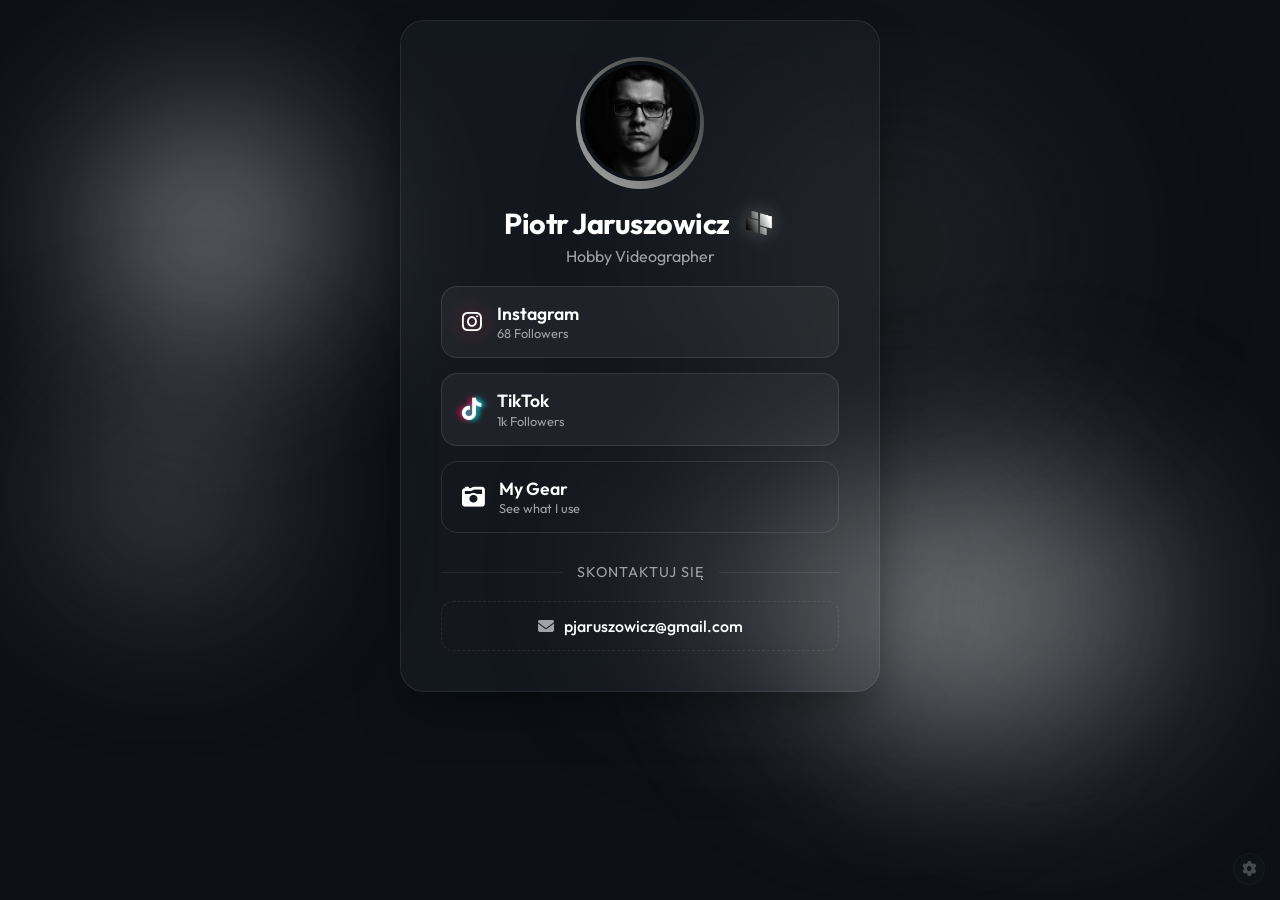
==== commit 8b5ef12b: "Update profile image source in index.html" ====
--- a/index.html
+++ b/index.html
@@ -32,7 +32,7 @@
 
     <main class="glass-card">
         <div class="profile-container">
-            <img src="https://cdn2.dumpor.io/a/7d5e9f79-8880-4da3-ac3b-7562b6bdd76b.jpg?t=1772920602"
+            <img src="profile.png"
                 alt="Profile Picture" class="profile-pic">
         </div>
         <h1 class="name">Piotr Jaruszowicz <img src="logo.png" alt="Page Logo" class="name-logo"></h1>
@@ -202,4 +202,4 @@
     </a>
 </body>
 
-</html>+</html>
